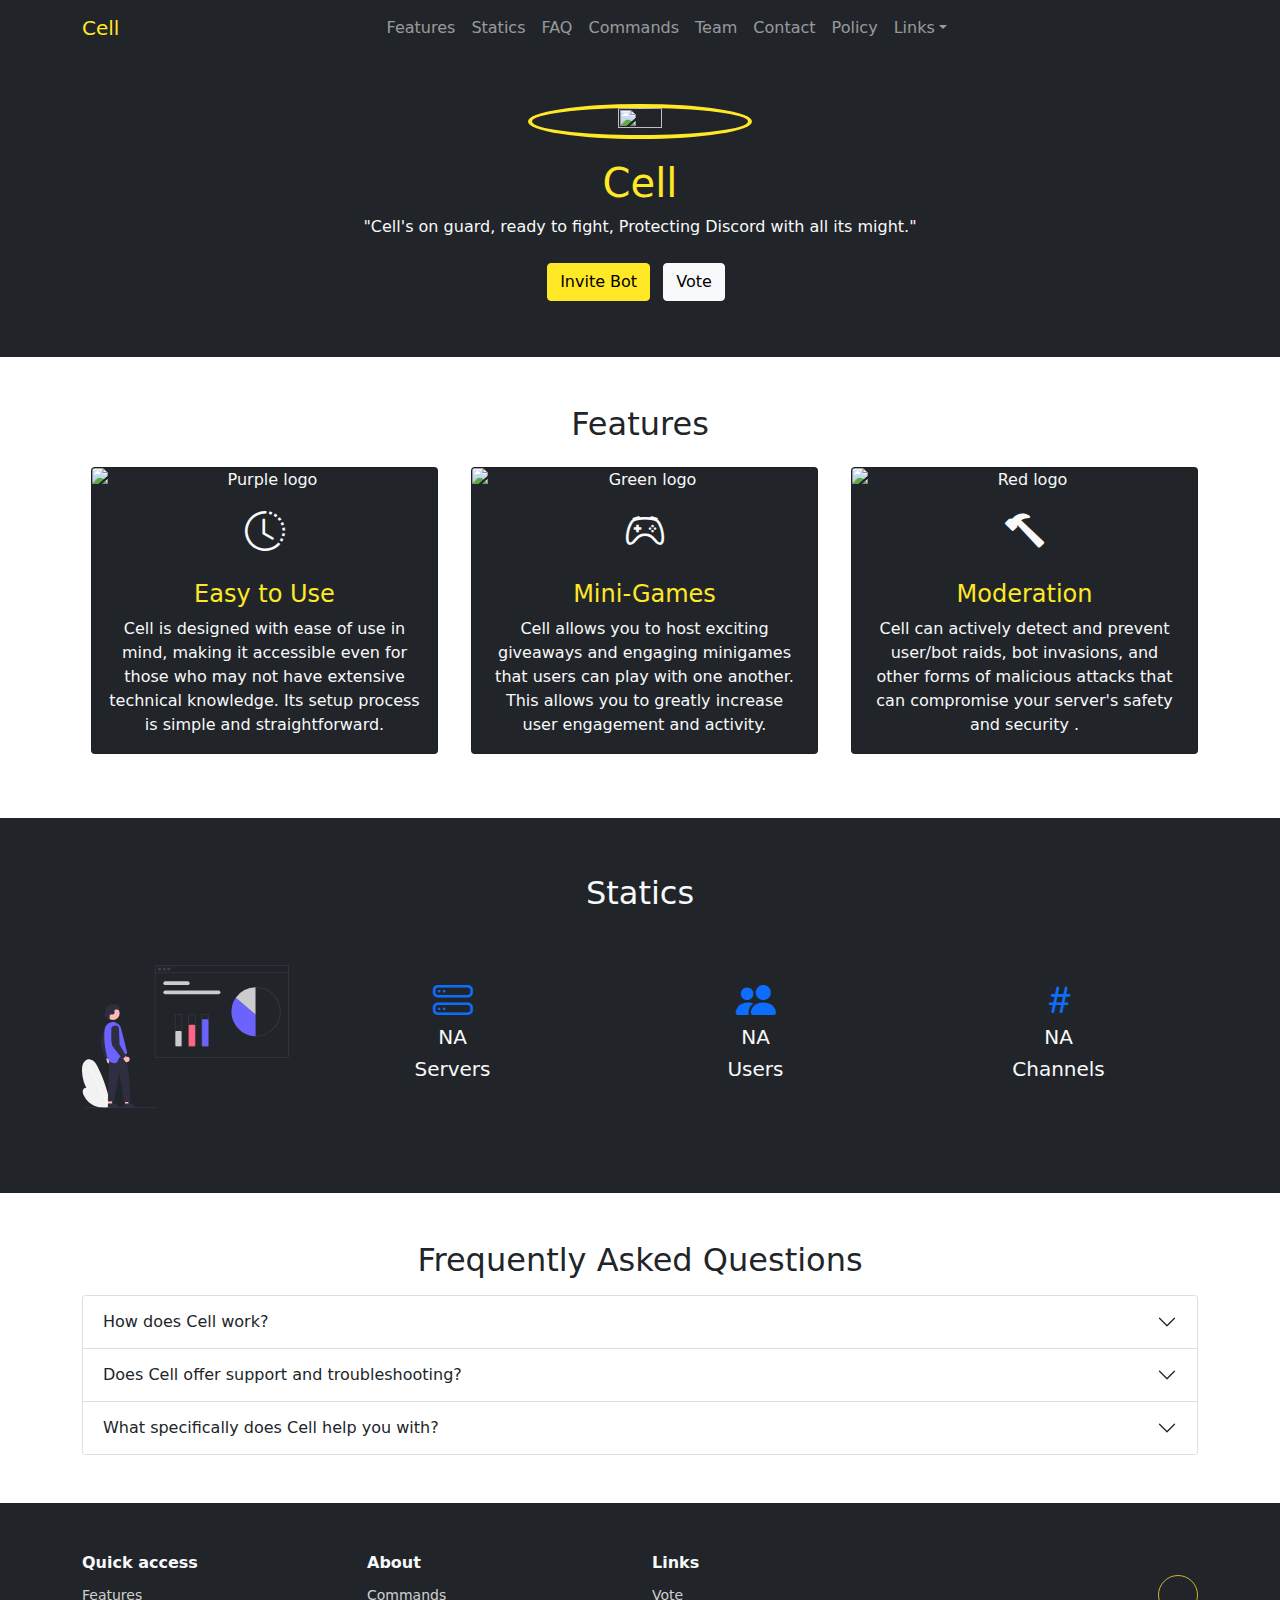
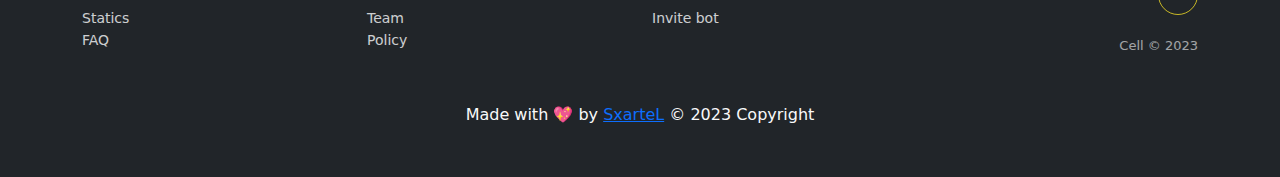
==== index.html @ 7fe02def "Main page" ====
<!DOCTYPE html>
<html lang="en">
  <head>
    <meta charset="UTF-8" />
    <meta http-equiv="X-UA-Compatible" content="IE=edge" />
    <meta name="viewport" content="width=device-width, initial-scale=1.0" />
    <link href="./css/bootstrap.min.css" rel="stylesheet" />
    <link href="./css/index.css" rel="stylesheet" />
    <link
      rel="stylesheet"
      href="https://cdn.jsdelivr.net/npm/bootstrap-icons@1.3.0/font/bootstrap-icons.css"
    />
    <script
      type="module"
      src="https://unpkg.com/ionicons@5.5.2/dist/ionicons/ionicons.esm.js"
    ></script>
    <script
      nomodule
      src="https://unpkg.com/ionicons@5.5.2/dist/ionicons/ionicons.js"
    ></script>
    <link
      rel="shortcut icon"
      href="https://cdn.discordapp.com/avatars/1094490560254971924/184f7c65ed05cb9f9e33e4d6ae85e2c1.webp?size=2048"
      type="image/x-icon"
    />
    <title>Cell</title>
  </head>

  <body>
    <!-- Navbar -->

    <div class="navbar navbar-expand-md bg-dark navbar-dark">
      <div class="container">
        <a href="" class="navbar-brand text-info">Cell</a>

        <button
          class="navbar-toggler"
          type="button"
          data-bs-toggle="collapse"
          data-bs-target="#mainmenu"
        >
          <span class="navbar-toggler-icon"></span>
        </button>

        <div class="collapse navbar-collapse" id="mainmenu">
          <ul class="navbar-nav mx-auto">
            <li class="nav-item">
              <a href="#Features" class="nav-link">Features</a>
            </li>
            <li class="nav-item">
              <a href="#Statics" class="nav-link">Statics</a>
            </li>
            <li class="nav-item"><a href="#FAQ" class="nav-link">FAQ</a></li>
            <li class="nav-item">
              <a href="./pages/commands.html" class="nav-link">Commands</a>
            </li>
            <li class="nav-item">
              <a href="./pages/team.html" class="nav-link">Team</a>
            </li>
            <li class="nav-item">
              <a href="./pages/contact.html" class="nav-link">Contact</a>
            </li>

            <li class="nav-item">
              <a href="./pages/policy.html" class="nav-link">Policy</a>
            </li>

            <li class="nav-item dropdown">
              <a
                class="nav-link dropdown-toggle"
                href="#"
                id="linksdrop"
                role="button"
                data-bs-toggle="dropdown"
                aria-expanded="false"
                >Links</a
              >
              <ul class="dropdown-menu bg-dark" aria-labelledby="linksdrop">
                <li>
                  <a
                    class="dropdown-item text-muted"
                    href="https://discord.com/oauth2/authorize?client_id=1094490560254971924&permissions=8&scope=bot"
                    target="_blank"
                    rel="noopener noreferrer"
                    >Invite</a
                  >
                </li>
                <li>
                  <a
                    class="dropdown-item text-muted"
                    href="https://top.gg/bot/1094490560254971924/vote"
                    target="_blank"
                    rel="noopener noreferrer"
                    >Vote</a
                  >
                </li>
              </ul>
            </li>
          </ul>
        </div>
      </div>
    </div>

    <!-- Info -->

    <section class="bg-dark text-light text-center py-5">
      <div class="container">
        <div class="d-flex flex-column align-items-center">
          <img
            class="avatar"
            src="https://cdn.discordapp.com/avatars/1094490560254971924/184f7c65ed05cb9f9e33e4d6ae85e2c1.webp?size=2048"
            alt=""
          />
          <div>
            <h1><span class="text-info">Cell</span></h1>
            <p>
              "Cell's on guard, ready to fight, Protecting Discord with all its
              might."
            </p>
            <a
              class="btn btn-info"
              href="https://discord.com/api/oauth2/authorize?client_id=900628889452314674&permissions=8&scope=applications.commands%20bot"
              target="_blank"
              rel="noopener noreferrer"
              >Invite Bot</a
            >
            <a
              class="m-2 btn btn-light"
              href="https://top.gg/bot/900628889452314674/vote"
              target="_blank"
              rel="noopener noreferrer"
              >Vote</a
            >
          </div>
        </div>
      </div>
    </section>

    <!-- Features -->

    <section id="Features" class="py-5">
      <div class="container">
        <h2 class="text-center mb-4">Features</h2>
        <div class="row text-center">
          <div class="col-sm">
            <div class="card bg-dark text-light mb-3">
              <img
                class="card-img-top"
                src="https://cdn.discordapp.com/avatars/1094490560254971924/184f7c65ed05cb9f9e33e4d6ae85e2c1.webp?size=2048"
                alt="Purple logo"
              />
              <div class="h1 mt-3">
                <i class="bi bi-clock-history"></i>
              </div>
              <div class="card-body text-center">
                <h4 class="card-title text-info">Easy to Use</h4>
                <p class="card-text">
                  Cell is designed with ease of use in mind, making it
                  accessible even for those who may not have extensive technical
                  knowledge. Its setup process is simple and straightforward.
                </p>
              </div>
            </div>
          </div>
          <div class="col-sm">
            <div class="card bg-dark text-light mb-3">
              <img
                class="card-img-top"
                src="https://cdn.discordapp.com/avatars/1094490560254971924/184f7c65ed05cb9f9e33e4d6ae85e2c1.webp?size=2048"
                alt="Green logo"
              />
              <div class="h1 mt-3">
                <i class="bi bi-controller"></i>
              </div>
              <div class="card-body text-center">
                <h4 class="card-title text-info">Mini-Games</h4>
                <p class="card-text">
                  Cell allows you to host exciting giveaways and engaging
                  minigames that users can play with one another. This allows
                  you to greatly increase user engagement and activity.
                </p>
              </div>
            </div>
          </div>
          <div class="col-sm">
            <div class="card bg-dark text-light mb-3">
              <img
                class="card-img-top"
                src="https://cdn.discordapp.com/avatars/1094490560254971924/184f7c65ed05cb9f9e33e4d6ae85e2c1.webp?size=2048"
                alt="Red logo"
              />
              <div class="h1 mt-3">
                <i class="bi bi-hammer"></i>
              </div>
              <div class="card-body text-center">
                <h4 class="card-title text-info">Moderation</h4>
                <p class="card-text">
                  Cell can actively detect and prevent user/bot raids, bot
                  invasions, and other forms of malicious attacks that can
                  compromise your server's safety and security .
                </p>
              </div>
            </div>
          </div>
        </div>
      </div>
    </section>

    <!-- Statics -->

    <section id="Statics" class="py-5 bg-dark text-light">
      <div class="container">
        <div class="py-2 text-center">
          <h2>Statics</h2>
        </div>
        <div
          class="row align-items-center justify-content-center text-center -5"
        >
          <div class="col">
            <img
              src="./img/statics.svg"
              alt=""
              class="img-fluid d-none d-md-block"
            />
          </div>
          <div class="col-sm p-5 h1">
            <i class="bi bi-hdd-stack text-primary"></i>
            <h5>NA</h5>
            <h5>Servers</h5>
          </div>
          <div class="col-sm p-5 h1">
            <i class="bi bi bi-people-fill text-primary"></i>
            <h5>NA</h5>
            <h5>Users</h5>
          </div>
          <div class="col-sm p-5 h1">
            <i class="bi bi bi-hash text-primary"></i>
            <h5>NA</h5>
            <h5>Channels</h5>
          </div>
        </div>
      </div>
    </section>

    <!-- FAQ -->

    <section id="FAQ" class="py-5">
      <div class="container">
        <h2 class="text-center mb-3">Frequently Asked Questions</h2>
        <div class="accordion accordion" id="your-faq">
          <div class="accordion-item">
            <h5 class="accordion-header" id="question-1">
              <button
                class="accordion-button collapsed"
                type="button"
                data-bs-toggle="collapse"
                data-bs-target="#answer-1"
              >
                How does Cell work?
              </button>
            </h5>
            <div
              class="accordion-collapse collapse p-3"
              id="answer-1"
              data-bs-parent="#your-faq"
            >
              Cell operates by continuously monitoring server activity in
              real-time and taking action when it detects malicious behavior. It
              can detect and remove harmful messages, ban offending users, and
              provide detailed logs for post-attack analysis.
            </div>
          </div>
          <div class="accordion-item">
            <h5 class="accordion-header" id="question-2">
              <button
                class="accordion-button collapsed"
                type="button"
                data-bs-toggle="collapse"
                data-bs-target="#answer-2"
              >
                Does Cell offer support and troubleshooting?
              </button>
            </h5>
            <div
              class="accordion-collapse collapse p-3"
              id="answer-2"
              data-bs-parent="#your-faq"
            >
              Yes, Cell's developers offer support and troubleshooting for any
              issues you may encounter while using the bot. You can contact them
              through various channels, such as Discord support servers or
              email. They are always available to help you out and provide a
              seamless experience with the bot.
            </div>
          </div>
          <div class="accordion-item">
            <h5 class="accordion-header" id="question-3">
              <button
                class="accordion-button collapsed"
                type="button"
                data-bs-toggle="collapse"
                data-bs-target="#answer-3"
              >
                What specifically does Cell help you with?
              </button>
            </h5>
            <div
              class="accordion-collapse collapse p-3"
              id="answer-3"
              data-bs-parent="#your-faq"
            >
              1. Anti Webhook Create<br />
              2. Anti Webhook Delete<br />
              3. Anti Channel Create<br />
              4. Anti Channel Delete<br />
              5. Anti Role Create<br />
              6. Anti Role Delete<br />
              7. Anti User Kick<br />
              8. Anti User Ban<br />
              9. Anti Bot Add<br />
            </div>
          </div>
        </div>
      </div>
    </section>

    <!-- footer -->

    <div class="footer-clean bg-dark">
      <footer>
        <div class="container">
          <div class="row justify-content-center">
            <div class="col-sm-4 col-md-3 item">
              <h3>Quick access</h3>
              <ul>
                <li><a href="../index.html#Features">Features</a></li>
                <li><a href="../index.html#Statics">Statics</a></li>
                <li><a href="../index.html#FAQ">FAQ</a></li>
              </ul>
            </div>
            <div class="col-sm-4 col-md-3 item">
              <h3>About</h3>
              <ul>
                <li><a href="./pages/commands.html">Commands</a></li>
                <li><a href="./pages/team.html">Team</a></li>
                <li><a href="./pages/policy.html">Policy</a></li>
              </ul>
            </div>
            <div class="col-sm-4 col-md-3 item">
              <h3>Links</h3>
              <ul>
                <li>
                  <a
                    href="https://top.gg/bot/1094490560254971924/vote"
                    target="_blank"
                    rel="noopener noreferrer"
                    >Vote</a
                  >
                </li>
                <li>
                  <a
                    href="https://discord.com/oauth2/authorize?client_id=1094490560254971924&permissions=8&scope=bot"
                    rel="noopener noreferrer"
                    >Invite bot</a
                  >
                </li>
              </ul>
            </div>
            <div class="col-lg-3 item social">
              <a
                href="https://discord.com/users/1035414717386207252"
                target="_blank"
                rel="noopener noreferrer"
                ><ion-icon name="logo-discord"></ion-icon
              ></a>
              <p class="copyright">Cell © 2023</p>
            </div>
          </div>
        </div>
        <div class="page-footer font-small text-light mt-5">
          <div class="footer-copyright text-center">
            Made with 💖 by
            <a
              href="https://discord.com/users/1035414717386207252"
              target="_blank"
              rel="noopener noreferrer"
              >SxarteL</a
            >
            © 2023 Copyright
          </div>
        </div>
      </footer>
    </div>

    <script src="./js/bootstrap.bundle.min.js"></script>
    <script src="https://cdnjs.cloudflare.com/ajax/libs/jquery/3.2.1/jquery.min.js"></script>
  </body>
</html>
---- css/index.css ----
.footer-clean {
  padding: 50px 0;
  color: #f8f9fa;
}

.footer-clean h3 {
  margin-top: 0;
  margin-bottom: 12px;
  font-weight: bold;
  font-size: 16px;
}

.footer-clean ul {
  padding: 0;
  list-style: none;
  line-height: 1.6;
  font-size: 14px;
  margin-bottom: 0;
}

.footer-clean ul a {
  color: inherit;
  text-decoration: none;
  opacity: 0.8;
}

.footer-clean ul a:hover {
  opacity: 1;
  text-decoration: none;
  border-bottom: 2px solid #ffe825;
  transition: all 0.3s ease-in-out;
}

.footer-clean .item.social {
  text-align: right;
}

.footer-clean .item.social > a {
  font-size: 24px;
  width: 40px;
  height: 40px;
  line-height: 40px;
  display: inline-block;
  text-align: center;
  border-radius: 50%;
  border: 1px solid #ffe825;
  margin-left: 10px;
  margin-top: 22px;
  color: inherit;
  opacity: 0.75;
}

.footer-clean .item.social > a:hover {
  opacity: 0.9;
}

.footer-clean .copyright {
  margin-top: 14px;
  margin-bottom: 0;
  font-size: 13px;
  opacity: 0.6;
}
hr {
  border: 1px solid #ffe825;
  margin: 1rem;
  opacity: 0.25;
}
.card {
  background-color: #2b2d30;
  color: #fff;
  margin-left: 9px;
}
.card:hover {
  box-shadow: 0 0 20px #ffe825;
}

.avatar {
  display: block;
  margin-left: auto;
  margin-right: auto;
  margin-bottom: 20px;
  border: 4px solid #ffe825;
  border-radius: 100%;
  width: 20%;
  height: 20%;
  -webkit-transform: -webkit-transform 0.8s ease-in-out;
  transition: transform 0.8s ease-in-out;
}
.avatar:hover {
  -webkit-transform: rotate(360deg);
  transform: rotate(360deg);
}
@media only screen and (max-width: 600px) {
  .avatar {
    width: 45%;
    height: 45%;
  }
}

::-webkit-scrollbar {
  width: 10px;
  color: #ffffff;
}

::-webkit-scrollbar-track {
  background: #212529;
}

::-webkit-scrollbar-thumb {
  background: #4856ee;
  border-radius: 30px;
}

::-webkit-scrollbar-thumb:hover {
  background: #3c48c5;
}

::placeholder {
  /* Chrome, Firefox, Opera, Safari 10.1+ */
  color: rgb(219, 219, 219);
  opacity: 1; /* Firefox */
}

:-ms-input-placeholder {
  /* Internet Explorer 10-11 */
  color: rgb(219, 219, 219);
}

::-ms-input-placeholder {
  /* Microsoft Edge */
  color: rgb(219, 219, 219);
}
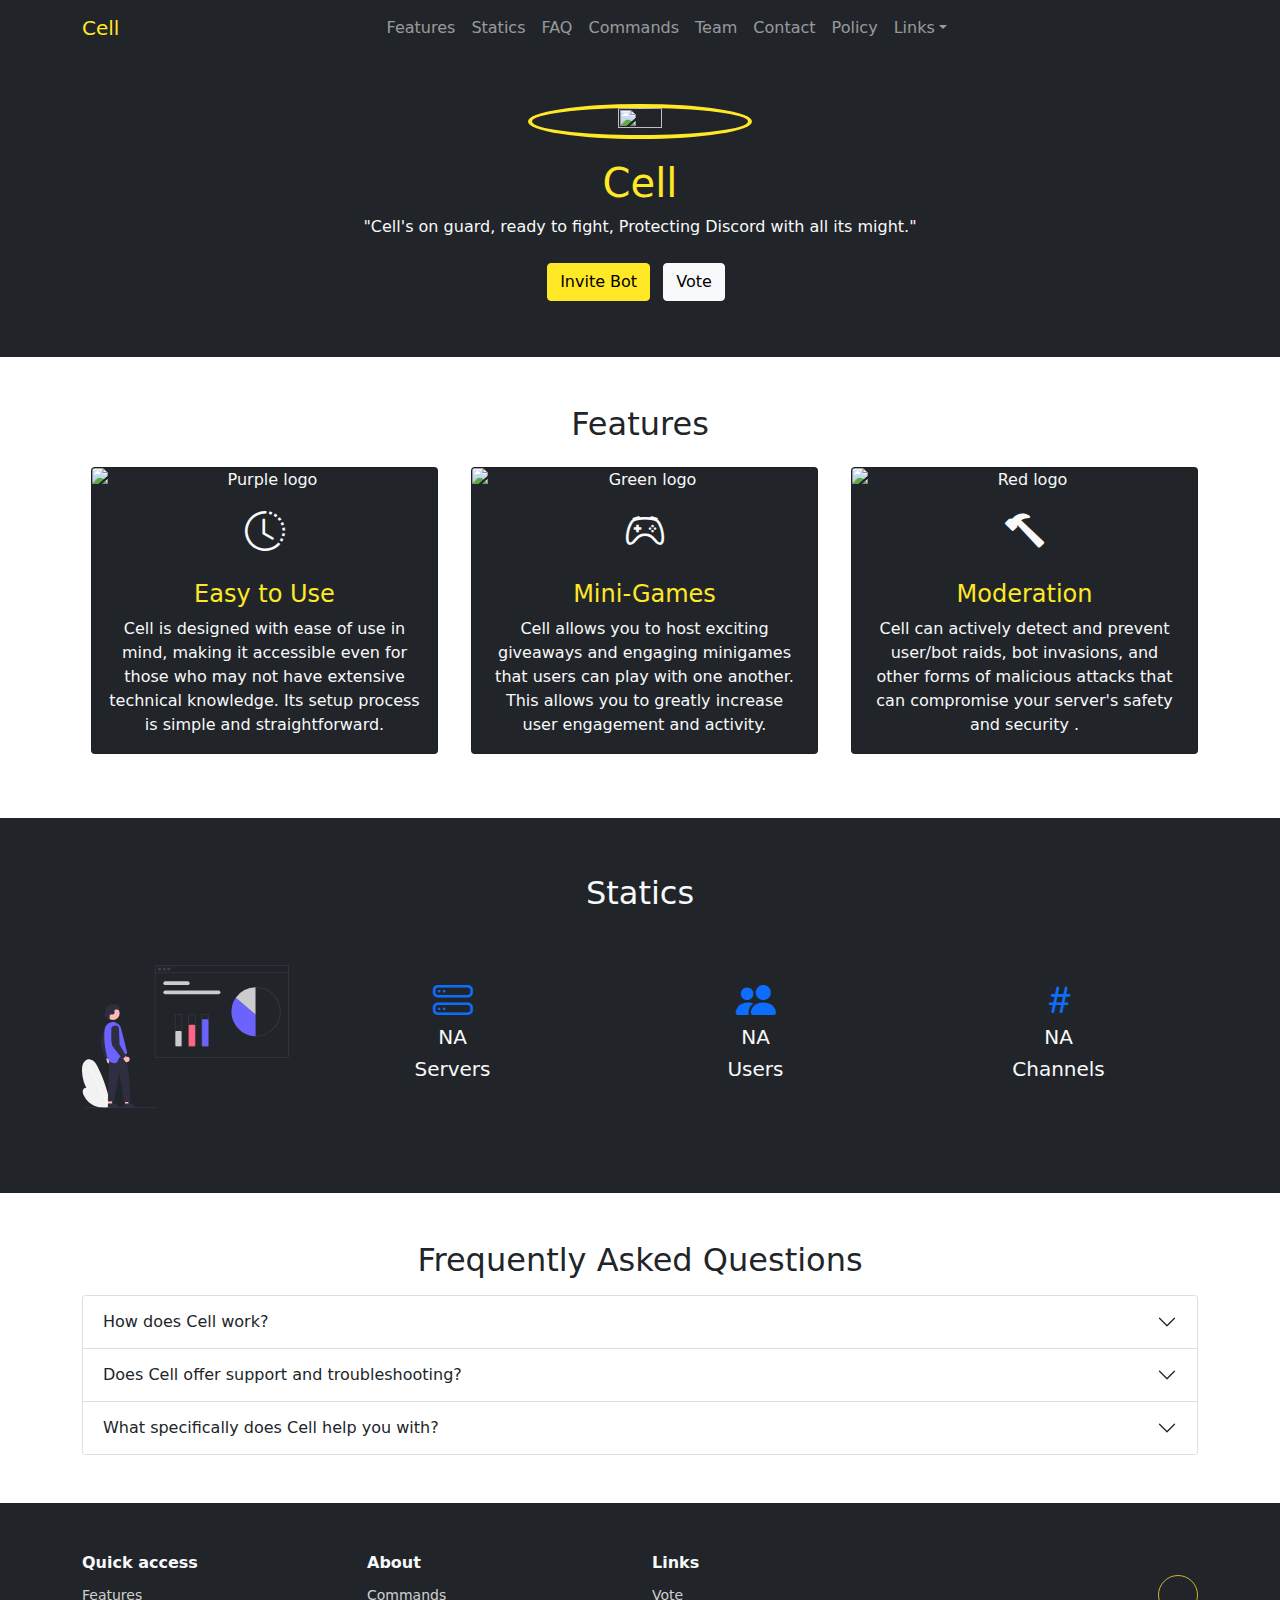
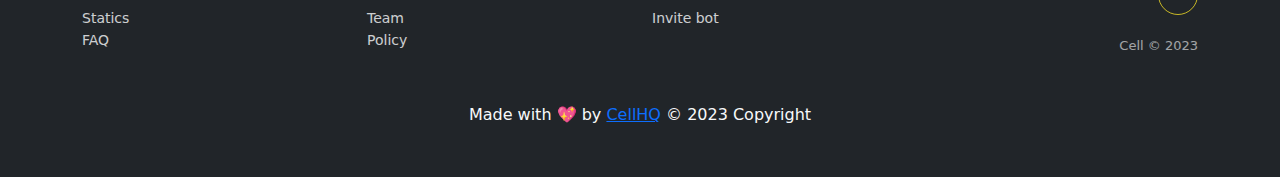
==== commit 8e889b8a: "Update link" ====
--- a/index.html
+++ b/index.html
@@ -381,10 +381,10 @@
           <div class="footer-copyright text-center">
             Made with 💖 by
             <a
-              href="https://discord.com/users/1035414717386207252"
+              href="https://discord.gg/FBcsRqdaXF"
               target="_blank"
               rel="noopener noreferrer"
-              >SxarteL</a
+              >CellHQ</a
             >
             © 2023 Copyright
           </div>
